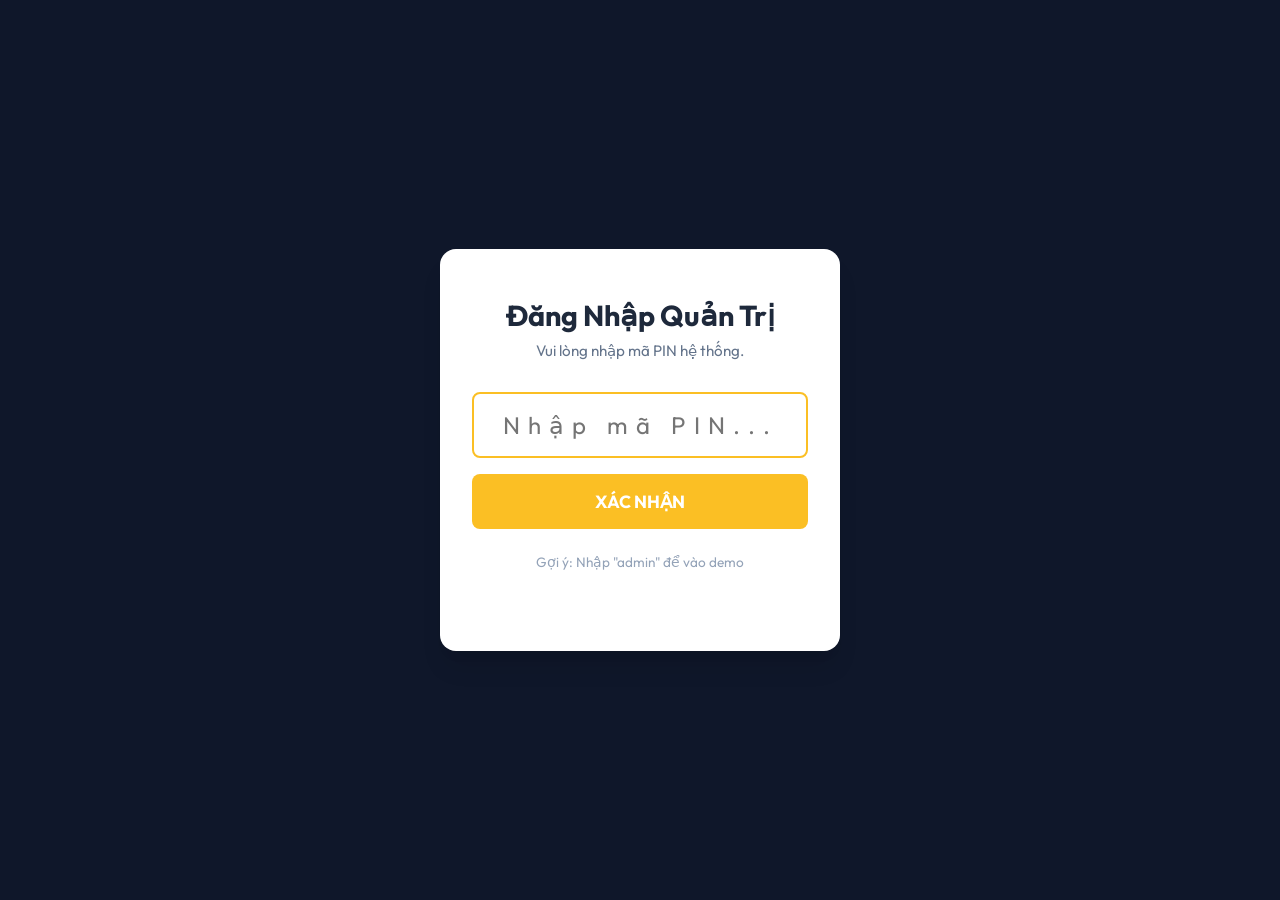
==== admin.html @ 2378f904 "Add files via upload" ====
<!DOCTYPE html>
<html lang="vi">

<head>
    <meta charset="UTF-8">
    <meta name="viewport" content="width=device-width, initial-scale=1.0">
    <title>Admin Dashboard - TeaNgon</title>
    <!-- Google Fonts -->
    <link href="https://fonts.googleapis.com/css2?family=Outfit:wght@400;500;600;700;800&display=swap" rel="stylesheet">
    <style>
        :root {
            --primary: #fbbf24;
            --primary-dark: #f59e0b;
            --background: #f1f5f9;
            --surface: #ffffff;
            --text-main: #1e293b;
            --text-muted: #64748b;
            --border: #e2e8f0;
            --sidebar-bg: #0f172a;
            --sidebar-active: #1e293b;
        }

        * {
            box-sizing: border-box;
            margin: 0;
            padding: 0;
            font-family: 'Outfit', sans-serif;
        }

        html,
        body {
            overflow-x: hidden;
            max-width: 100vw;
        }

        body {
            background: var(--background);
            color: var(--text-main);
            display: flex;
            min-height: 100vh;
        }

        /* Admin Login Overlay */
        #adminLoginOverlay {
            position: fixed;
            top: 0;
            left: 0;
            width: 100%;
            height: 100%;
            background: var(--sidebar-bg);
            /* Dark background */
            z-index: 99999;
            display: flex;
            justify-content: center;
            align-items: center;
            backdrop-filter: blur(10px);
        }

        .login-box {
            background: var(--surface);
            padding: 3rem 2rem;
            border-radius: 16px;
            text-align: center;
            max-width: 400px;
            width: 90%;
            box-shadow: 0 20px 25px -5px rgba(0, 0, 0, 0.1), 0 10px 10px -5px rgba(0, 0, 0, 0.04);
        }

        .login-box h2 {
            margin-bottom: 0.5rem;
            color: var(--text-main);
            font-size: 1.8rem;
        }

        .login-box p {
            color: var(--text-muted);
            margin-bottom: 2rem;
            font-size: 0.95rem;
        }

        .pin-input {
            width: 100%;
            padding: 1rem;
            border: 2px solid var(--border);
            border-radius: 8px;
            margin-bottom: 1rem;
            text-align: center;
            font-size: 1.5rem;
            letter-spacing: 0.5rem;
            outline: none;
            transition: border-color 0.2s;
        }

        .pin-input:focus {
            border-color: var(--primary);
        }

        .login-btn-submit {
            width: 100%;
            padding: 1rem;
            background: var(--primary);
            color: white;
            border: none;
            border-radius: 8px;
            font-weight: 700;
            font-size: 1.1rem;
            cursor: pointer;
            transition: all 0.2s;
        }

        .login-btn-submit:hover {
            background: var(--primary-dark);
            transform: translateY(-2px);
        }

        .login-error-msg {
            color: #ef4444;
            margin-top: 1rem;
            display: none;
            font-weight: 500;
            font-size: 0.9rem;
            animation: shake 0.4s ease-in-out;
        }

        @keyframes shake {

            0%,
            100% {
                transform: translateX(0);
            }

            25% {
                transform: translateX(-5px);
            }

            75% {
                transform: translateX(5px);
            }
        }

        /* Sidebar */
        .sidebar {
            width: 260px;
            background: var(--sidebar-bg);
            color: white;
            display: flex;
            flex-direction: column;
            position: fixed;
            top: 0;
            bottom: 0;
            left: 0;
            z-index: 100;
        }

        .sidebar-header {
            padding: 1.5rem;
            display: flex;
            align-items: center;
            gap: 0.8rem;
            border-bottom: 1px solid rgba(255, 255, 255, 0.1);
        }

        .sidebar-header img {
            width: 35px;
            height: 35px;
        }

        .sidebar-header h2 {
            font-size: 1.5rem;
            font-weight: 800;
            letter-spacing: 0.5px;
        }

        .sidebar-header span {
            color: var(--primary);
        }

        .nav-menu {
            padding: 1rem 0;
            list-style: none;
            flex: 1;
        }

        .nav-item {
            padding: 1rem 1.5rem;
            display: flex;
            align-items: center;
            gap: 1rem;
            color: #cbd5e1;
            text-decoration: none;
            cursor: pointer;
            transition: all 0.2s;
            border-left: 4px solid transparent;
            font-weight: 500;
        }

        .nav-item:hover,
        .nav-item.active {
            background: var(--sidebar-active);
            color: white;
            border-left-color: var(--primary);
        }

        .nav-item svg {
            width: 20px;
            height: 20px;
        }

        .order-badge {
            background-color: #ef4444;
            color: white;
            font-size: 0.75rem;
            font-weight: 700;
            padding: 0.1rem 0.4rem;
            border-radius: 999px;
            margin-left: auto;
            /* Push to the right */
            display: none;
            /* Hidden by default */
        }

        .sidebar-footer {
            padding: 1.5rem;
            border-top: 1px solid rgba(255, 255, 255, 0.1);
        }

        .sidebar-footer a {
            color: #cbd5e1;
            text-decoration: none;
            display: flex;
            align-items: center;
            gap: 0.5rem;
            font-size: 0.9rem;
            transition: color 0.2s;
        }

        .sidebar-footer a:hover {
            color: var(--primary);
        }

        /* Main Content */
        .main-content {
            flex: 1;
            margin-left: 260px;
            padding: 2rem;
            max-width: 1200px;
        }

        .top-bar {
            display: flex;
            justify-content: space-between;
            align-items: center;
            margin-bottom: 2rem;
            gap: 1rem;
        }

        .top-bar-left {
            display: flex;
            align-items: center;
            gap: 1rem;
        }

        .top-bar h1 {
            font-size: 1.8rem;
            color: #0f172a;
        }

        .sidebar-toggle {
            display: none;
            background: none;
            border: none;
            cursor: pointer;
            padding: 0.5rem;
            border-radius: 6px;
            color: var(--text-main);
        }

        .sidebar-toggle:hover {
            background: #e2e8f0;
        }

        /* Mobile Sidebar Overlay */
        .sidebar-overlay {
            display: none;
            position: fixed;
            top: 0;
            left: 0;
            right: 0;
            bottom: 0;
            background: rgba(15, 23, 42, 0.5);
            z-index: 90;
            backdrop-filter: blur(4px);
        }

        .sidebar-overlay.active {
            display: block;
        }

        /* Responsive */
        @media (max-width: 992px) {
            .sidebar {
                transform: translateX(-100%);
                transition: transform 0.3s ease;
            }

            .sidebar.show {
                transform: translateX(0);
            }

            .main-content {
                margin-left: 0;
                width: 100%;
            }

            .sidebar-toggle {
                display: block;
            }
        }

        .tab-content {
            display: none;
            animation: fadeIn 0.3s ease;
        }

        .tab-content.active {
            display: block;
        }

        @keyframes fadeIn {
            from {
                opacity: 0;
                transform: translateY(10px);
            }

            to {
                opacity: 1;
                transform: translateY(0);
            }
        }

        /* Card Styles */
        .card {
            background: var(--surface);
            border-radius: 12px;
            padding: 2rem;
            box-shadow: 0 4px 6px rgba(0, 0, 0, 0.05);
            margin-bottom: 2rem;
            border: 1px solid var(--border);
        }

        .card-header {
            display: flex;
            justify-content: space-between;
            align-items: center;
            margin-bottom: 1.5rem;
            padding-bottom: 1rem;
            border-bottom: 1px solid var(--border);
        }

        .card-header h2 {
            font-size: 1.3rem;
            color: var(--text-main);
        }

        /* Tables */
        .table-responsive {
            overflow-x: auto;
        }

        table {
            width: 100%;
            border-collapse: collapse;
        }

        th,
        td {
            padding: 1rem;
            text-align: left;
            border-bottom: 1px solid var(--border);
        }

        th {
            background: #f8fafc;
            color: var(--text-muted);
            font-weight: 600;
            font-size: 0.85rem;
            text-transform: uppercase;
            letter-spacing: 0.5px;
        }

        td {
            color: var(--text-main);
            vertical-align: middle;
        }

        .product-cell {
            display: flex;
            align-items: center;
            gap: 1rem;
        }

        .product-cell img {
            width: 50px;
            height: 50px;
            border-radius: 8px;
            object-fit: cover;
            background: #e2e8f0;
        }

        .status-badge {
            padding: 0.3rem 0.8rem;
            border-radius: 999px;
            font-size: 0.85rem;
            font-weight: 600;
        }

        .status-pending {
            background: #fef3c7;
            color: #d97706;
        }

        .status-completed {
            background: #d1fae5;
            color: #059669;
        }

        /* Buttons & Forms */
        .btn {
            padding: 0.6rem 1.2rem;
            border: none;
            border-radius: 6px;
            font-weight: 600;
            cursor: pointer;
            transition: all 0.2s;
            display: inline-flex;
            align-items: center;
            justify-content: center;
            gap: 0.5rem;
            font-size: 0.95rem;
        }

        .btn-primary {
            background: var(--primary);
            color: #000;
        }

        .btn-primary:hover {
            background: var(--primary-dark);
            transform: translateY(-1px);
        }

        .btn-success {
            background: #10b981;
            color: white;
        }

        .btn-success:hover {
            background: #059669;
        }

        .btn-danger {
            background: #fee2e2;
            color: #ef4444;
        }

        .btn-danger:hover {
            background: #fecaca;
        }

        .btn-outline {
            background: transparent;
            border: 1px solid var(--border);
            color: var(--text-main);
        }

        .btn-outline:hover {
            background: #f8fafc;
        }

        .form-group {
            margin-bottom: 1.2rem;
        }

        .form-group label {
            display: block;
            margin-bottom: 0.5rem;
            font-weight: 600;
            font-size: 0.9rem;
            color: var(--text-muted);
        }

        .form-group input,
        .form-group textarea,
        .form-group select {
            width: 100%;
            padding: 0.75rem;
            border: 1px solid var(--border);
            border-radius: 6px;
            outline: none;
            transition: border-color 0.2s;
            font-family: inherit;
            font-size: 0.95rem;
        }

        .form-group input:focus,
        .form-group textarea:focus,
        .form-group select:focus {
            border-color: var(--primary);
            box-shadow: 0 0 0 3px rgba(251, 191, 36, 0.1);
        }

        /* Existing Banner Styles */
        .banner-item {
            display: flex;
            gap: 1.5rem;
            padding: 1.5rem;
            border: 1px solid var(--border);
            border-radius: 8px;
            background: #f8fafc;
            align-items: flex-start;
            margin-bottom: 1rem;
        }

        .banner-img-preview {
            width: 150px;
            height: 80px;
            object-fit: cover;
            border-radius: 6px;
            background: #cbd5e1;
        }

        .banner-info {
            flex: 1;
        }

        .banner-info input {
            width: 100%;
            padding: 0.5rem;
            margin-bottom: 0.5rem;
            border: 1px solid var(--border);
            border-radius: 4px;
        }

        .banner-actions {
            display: flex;
            gap: 0.5rem;
            margin-top: 1rem;
        }

        /* Toast */
        #toast {
            position: fixed;
            bottom: 20px;
            right: 20px;
            background: #10b981;
            color: white;
            padding: 1rem 2rem;
            border-radius: 8px;
            box-shadow: 0 4px 6px rgba(0, 0, 0, 0.1);
            transform: translateY(150%);
            transition: transform 0.3s cubic-bezier(0.68, -0.55, 0.265, 1.55);
            z-index: 1000;
            font-weight: 600;
        }

        #toast.show {
            transform: translateY(0);
        }

        #toast.error {
            background: #ef4444;
        }

        .loading-text {
            text-align: center;
            color: var(--text-muted);
            padding: 2rem;
        }

        /* Dialog/Modal */
        .modal {
            display: none;
            position: fixed;
            top: 0;
            left: 0;
            right: 0;
            bottom: 0;
            background: rgba(15, 23, 42, 0.5);
            z-index: 1000;
            align-items: center;
            justify-content: center;
            backdrop-filter: blur(4px);
        }

        .modal.active {
            display: flex;
            animation: fadeIn 0.2s ease;
        }

        .modal-content {
            background: white;
            border-radius: 12px;
            width: 100%;
            max-width: 500px;
            padding: 2rem;
            box-shadow: 0 20px 25px -5px rgba(0, 0, 0, 0.1), 0 10px 10px -5px rgba(0, 0, 0, 0.04);
            max-height: 90vh;
            overflow-y: auto;
        }

        .img-upload-wrapper {
            border: 2px dashed var(--border);
            padding: 1.5rem;
            text-align: center;
            border-radius: 8px;
            cursor: pointer;
            transition: all 0.2s;
            background: #f8fafc;
            margin-bottom: 0.5rem;
        }

        .img-upload-wrapper:hover {
            border-color: var(--primary);
            background: #fffbeb;
        }

        .img-preview-box {
            width: 100%;
            height: 150px;
            object-fit: cover;
            border-radius: 8px;
            margin-top: 1rem;
            display: none;
        }
    </style>
</head>

<body>
    <!-- Admin Passcode Overlay -->
    <div id="adminLoginOverlay">
        <div class="login-box">
            <h2>Đăng Nhập Quản Trị</h2>
            <p>Vui lòng nhập mã PIN hệ thống.</p>
            <input type="password" id="adminPin" class="pin-input" placeholder="Nhập mã PIN..." autocomplete="off"
                autofocus>
            <button type="button" class="login-btn-submit" onclick="checkAdminPin(event)"
                ontouchstart="checkAdminPin(event)">XÁC NHẬN</button>
            <p id="adminLoginError" class="login-error-msg">Mã PIN không đúng, thử lại!</p>
            <p style="margin-top: 1.5rem; font-size: 0.85rem; color: #94a3b8;">Gợi ý: Nhập "admin" để vào demo</p>
        </div>
    </div>

    <!-- Sidebar Overlay for Mobile -->
    <div class="sidebar-overlay" id="sidebarOverlay" onclick="toggleSidebar()"></div>

    <!-- Sidebar -->
    <aside class="sidebar">
        <div class="sidebar-header">
            <img src="https://img.icons8.com/?size=100&id=uTj4mX8T3wB4&format=png&color=FBBF24" alt="Logo">
            <h2><span>Tea</span>ngon</h2>
        </div>

        <div style="padding: 0 1.5rem 1rem 1.5rem;">
            <a href="index.html" target="_blank" class="btn btn-outline"
                style="width: 100%; display: flex; justify-content: center; gap: 0.5rem; background: #334155; color: white; border-color: #475569;">
                <svg fill="none" stroke="currentColor" viewBox="0 0 24 24" width="18" height="18">
                    <path stroke-linecap="round" stroke-linejoin="round" stroke-width="2"
                        d="M3 12l2-2m0 0l7-7 7 7M5 10v10a1 1 0 001 1h3m10-11l2 2m-2-2v10a1 1 0 01-1 1h-3m-6 0a1 1 0 001-1v-4a1 1 0 011-1h2a1 1 0 011 1v4a1 1 0 001 1m-6 0h6">
                    </path>
                </svg>
                Xem Trang Chủ
            </a>
        </div>

        <ul class="nav-menu">
            <li class="nav-item active" onclick="switchTab('orders', this)">
                <svg fill="none" stroke="currentColor" viewBox="0 0 24 24">
                    <path stroke-linecap="round" stroke-linejoin="round" stroke-width="2"
                        d="M16 11V7a4 4 0 00-8 0v4M5 9h14l1 12H4L5 9z"></path>
                </svg>
                Đơn Hàng Mới
                <span id="unreadOrderCount" class="order-badge">0</span>
            </li>
            <li class="nav-item" onclick="switchTab('menu', this)">
                <svg fill="none" stroke="currentColor" viewBox="0 0 24 24">
                    <path stroke-linecap="round" stroke-linejoin="round" stroke-width="2"
                        d="M4 6a2 2 0 012-2h2a2 2 0 012 2v2a2 2 0 01-2 2H6a2 2 0 01-2-2V6zM14 6a2 2 0 012-2h2a2 2 0 012 2v2a2 2 0 01-2 2h-2a2 2 0 01-2-2V6zM4 16a2 2 0 012-2h2a2 2 0 012 2v2a2 2 0 01-2 2H6a2 2 0 01-2-2v-2zM14 16a2 2 0 012-2h2a2 2 0 012 2v2a2 2 0 01-2 2h-2a2 2 0 01-2-2v-2z">
                    </path>
                </svg>
                Quản Lý Thực Đơn
            </li>
            <li class="nav-item" onclick="switchTab('banners', this)">
                <svg fill="none" stroke="currentColor" viewBox="0 0 24 24">
                    <path stroke-linecap="round" stroke-linejoin="round" stroke-width="2"
                        d="M4 16l4.586-4.586a2 2 0 012.828 0L16 16m-2-2l1.586-1.586a2 2 0 012.828 0L20 14m-6-6h.01M6 20h12a2 2 0 002-2V6a2 2 0 00-2-2H6a2 2 0 00-2-2v12a2 2 0 002 2z">
                    </path>
                </svg>
                Quản Lý Banners
            </li>
            <li class="nav-item" onclick="switchTab('customers', this)">
                <svg viewBox="0 0 24 24" fill="none" stroke="currentColor" stroke-width="2" stroke-linecap="round"
                    stroke-linejoin="round">
                    <path d="M17 21v-2a4 4 0 0 0-4-4H5a4 4 0 0 0-4 4v2"></path>
                    <circle cx="9" cy="7" r="4"></circle>
                    <path d="M23 21v-2a4 4 0 0 0-3-3.87"></path>
                    <path d="M16 3.13a4 4 0 0 1 0 7.75"></path>
                </svg>
                Khách Hàng
            </li>
            <li class="nav-item" onclick="switchTab('discounts', this)">
                <svg viewBox="0 0 24 24" fill="none" stroke="currentColor" stroke-width="2" stroke-linecap="round"
                    stroke-linejoin="round">
                    <path d="M20.59 13.41l-7.17 7.17a2 2 0 01-2.83 0L2 12V2h10l8.59 8.59a2 2 0 010 2.82z"></path>
                    <line x1="7" y1="7" x2="7.01" y2="7"></line>
                </svg>
                Tạo Mã Giảm Giá
            </li>
            <li class="nav-item" onclick="switchTab('stats', this)">
                <svg viewBox="0 0 24 24" fill="none" stroke="currentColor" stroke-width="2" stroke-linecap="round"
                    stroke-linejoin="round">
                    <line x1="18" y1="20" x2="18" y2="10"></line>
                    <line x1="12" y1="20" x2="12" y2="4"></line>
                    <line x1="6" y1="20" x2="6" y2="14"></line>
                </svg>
                Thống Kê Hôm Nay
            </li>
        </ul>

        <div class="sidebar-footer">
            <a href="index.html" target="_blank">
                <svg fill="none" stroke="currentColor" viewBox="0 0 24 24" width="18" height="18">
                    <path stroke-linecap="round" stroke-linejoin="round" stroke-width="2"
                        d="M10 6H6a2 2 0 00-2 2v10a2 2 0 002 2h10a2 2 0 002-2v-4M14 4h6m0 0v6m0-6L10 14"></path>
                </svg>
                Xem Trang Web
            </a>
        </div>
    </aside>

    <!-- Main Content -->
    <main class="main-content">
        <!-- Global Navigation Bar for Admin -->
        <nav class="navbar"
            style="position: sticky; top: 0; z-index: 1000; margin-bottom: 2rem; background-color: #fdf8f5; box-shadow: 0 4px 6px -1px rgba(0, 0, 0, 0.1);">
            <div class="nav-container"
                style="display: flex; justify-content: space-between; align-items: center; padding: 1rem 2rem;">
                <!-- Left side: Mobile Sidebar Toggle + Page Title (changes dynamically or stays generic) -->
                <div style="display: flex; align-items: center; gap: 1rem;">
                    <button class="sidebar-toggle" onclick="toggleSidebar()"
                        style="display: block; background: none; border: none; cursor: pointer; padding: 0.5rem; color: #1e293b;">
                        <svg width="24" height="24" viewBox="0 0 24 24" fill="none" stroke="currentColor"
                            stroke-width="2">
                            <line x1="3" y1="12" x2="21" y2="12"></line>
                            <line x1="3" y1="6" x2="21" y2="6"></line>
                            <line x1="3" y1="18" x2="21" y2="18"></line>
                        </svg>
                    </button>
                    <!-- Logo for mobile mainly -->
                    <a href="index.html" class="logo"
                        style="display: flex; align-items: center; gap: 0.5rem; text-decoration: none; font-size: 1.5rem; font-weight: 800; color: #451a03;">
                        <img src="https://img.icons8.com/?size=100&id=uTj4mX8T3wB4&format=png&color=FBBF24" alt="Leaf"
                            style="width: 35px; height: 35px;">
                        <span><span style="color: #fbbf24;">Tea</span>ngon</span>
                    </a>
                </div>

                <!-- Right side: Global Nav Links -->
                <ul class="nav-links"
                    style="list-style: none; display: flex; gap: 1.5rem; margin: 0; align-items: center;">
                    <li><a href="index.html"
                            style="color: #78350f; text-decoration: none; font-weight: 600; font-size: 0.95rem;">TRANG
                            CHỦ</a></li>
                    <li><a href="order.html"
                            style="color: #78350f; text-decoration: none; font-weight: 600; font-size: 0.95rem;">ĐẶT
                            MÓN</a></li>
                    <li style="display: flex; align-items: center; gap: 0.5rem; margin-left: 1rem;">
                        <span style="color: #ef4444; font-weight: 800;">ADMIN</span>
                    </li>
                </ul>
            </div>
        </nav>

        <!-- TAB: ORDERS -->
        <section id="tab-orders" class="tab-content active">
            <h1 style="font-size: 1.8rem; color: #0f172a; margin-bottom: 1.5rem;">Đơn Hàng Mới</h1>

            <div class="card">
                <div class="card-header">
                    <h2>Danh Sách Đơn Cần Xử Lý</h2>
                </div>
                <div class="table-responsive">
                    <table>
                        <thead>
                            <tr>
                                <th>Thời Gian</th>
                                <th>Khách Hàng (SĐT)</th>
                                <th>Chi Tiết Món</th>
                                <th>Tổng Tiền</th>
                                <th>Trạng Thái</th>
                                <th>Hành Động</th>
                            </tr>
                        </thead>
                        <tbody id="ordersTableBody">
                            <tr>
                                <td colspan="6" class="loading-text">Đang tải dữ liệu đơn hàng...</td>
                            </tr>
                        </tbody>
                    </table>
                </div>
            </div>
        </section>

        <!-- TAB: MENU MANAGEMENT -->
        <section id="tab-menu" class="tab-content">
            <div style="display: flex; justify-content: space-between; align-items: center; margin-bottom: 1.5rem;">
                <h1 style="font-size: 1.8rem; color: #0f172a;">Quản Lý Thực Đơn</h1>
                <button class="btn btn-primary" onclick="openProductModal()">+ Thêm Món Mới</button>
            </div>

            <div class="card">
                <div class="card-header">
                    <h2>Danh Sách Sản Phẩm</h2>
                </div>
                <div class="table-responsive">
                    <table>
                        <thead>
                            <tr>
                                <th>Sản Phẩm</th>
                                <th>Danh Mục</th>
                                <th>Giá Bán</th>
                                <th style="text-align: right;">Thao Tác</th>
                            </tr>
                        </thead>
                        <tbody id="productsTableBody">
                            <tr>
                                <td colspan="4" class="loading-text">Đang tải dữ liệu thực đơn...</td>
                            </tr>
                        </tbody>
                    </table>
                </div>
            </div>
        </section>

        <!-- TAB: BANNERS (Pre-existing code logic wrapped in this section) -->
        <section id="tab-banners" class="tab-content">
            <h1 style="font-size: 1.8rem; color: #0f172a; margin-bottom: 1.5rem;">Quản Lý Banners (Vòng Quay)</h1>

            <div class="card">
                <div class="card-header">
                    <h2>Thêm Banner Mới</h2>
                </div>
                <form id="addBannerForm">
                    <div class="form-group">
                        <div
                            style="display: flex; justify-content: space-between; align-items: center; margin-bottom: 0.5rem; font-weight: 600; font-size: 0.9rem;">
                            <span>Link Ảnh (URL)</span>
                            <label class="btn btn-outline"
                                style="padding: 0.2rem 0.8rem; font-size: 0.8rem; cursor: pointer;">
                                Tải Ảnh Lên (Auto nén Base64)
                                <input type="file" id="imageUpload" accept="image/*" style="display: none;">
                            </label>
                        </div>
                        <input type="text" id="newImgUrl" placeholder="Link ảnh sẽ tự tạo sau khi tải lên..." required>
                    </div>
                    <div class="form-group">
                        <label>Tiêu đề (Headline)</label>
                        <input type="text" id="newHeadline" placeholder="Ví dụ: DỊCH VỤ SET-UP" required>
                    </div>
                    <div class="form-group">
                        <label>Mô tả (Sub-headline)</label>
                        <textarea id="newSubheadline" rows="2" placeholder="Nhập mô tả..." required></textarea>
                    </div>
                    <div class="form-group">
                        <label>Chữ trên Nút bấm</label>
                        <input type="text" id="newBtnText" placeholder="Ví dụ: Xem Chi Tiết" required>
                    </div>
                    <button type="submit" class="btn btn-outline" style="width: 100%;">+ THÊM VÀO DANH SÁCH</button>
                </form>
            </div>

            <div class="card">
                <div class="card-header">
                    <h2>Danh Sách Banner Đang Chạy</h2>
                    <button id="saveAllBtn" class="btn btn-success" style="display: none;">LƯU TẤT CẢ THAY ĐỔI</button>
                </div>
                <div id="loading" class="loading-text">Đang tải dữ liệu banners...</div>
                <div id="bannerList" class="banner-list" style="display: none;">
                    <!-- Banner items injected here -->
                </div>
            </div>
        </section>

        <!-- TAB: KHÁCH HÀNG -->
        <section id="tab-customers" class="tab-content">
            <h1 style="font-size: 1.8rem; color: #0f172a; margin-bottom: 1.5rem;">Khách Hàng</h1>

            <div class="card">
                <div class="card-header">
                    <h2>Danh Sách Khách Đã Đăng Ký</h2>
                </div>
                <div class="table-responsive">
                    <table>
                        <thead>
                            <tr>
                                <th>Thông tin Khách</th>
                                <th>SĐT / Email</th>
                                <th style="text-align: right;">Điểm Tích Lũy</th>
                            </tr>
                        </thead>
                        <tbody id="customersTableBody">
                            <tr>
                                <td colspan="3" class="loading-text">Đang tải dữ liệu hội viên...</td>
                            </tr>
                        </tbody>
                    </table>
                </div>
            </div>
        </section>

        <!-- TAB: DISCOUNT CODES -->
        <section id="tab-discounts" class="tab-content">
            <h1 style="font-size: 1.8rem; color: #0f172a; margin-bottom: 1.5rem;">🏷️ Tạo Mã Giảm Giá</h1>

            <div class="card" style="margin-bottom: 1.5rem;">
                <div class="card-header">
                    <h2>Tạo Mã Mới (Có Giá Trị Trong Ngày)</h2>
                </div>
                <div style="padding: 1.5rem; display: grid; grid-template-columns: 1fr 1fr; gap: 1rem;">
                    <div class="form-group">
                        <label>Loại Giảm Giá</label>
                        <select id="dcType" onchange="updateDcValueLabel()"
                            style="width:100%; padding:0.75rem; border:1px solid #e2e8f0; border-radius:8px; font-family:inherit; font-size:0.95rem;">
                            <option value="fixed">💵 Số Tiền Cố Định (VNĐ)</option>
                            <option value="percent">📉 Theo Phần Trăm (%)</option>
                        </select>
                    </div>
                    <div class="form-group">
                        <label id="dcValueLabel">Giá Trị Giảm (VNĐ)</label>
                        <input type="number" id="dcValue" placeholder="VD: 20000" style="width:100%">
                    </div>
                    <div class="form-group" id="dcMaxGroup" style="display:none;">
                        <label>Giảm Tối Đa (VNĐ) – tuỳ chọn</label>
                        <input type="number" id="dcMaxValue" placeholder="VD: 50000 (giới hạn giảm tối đa)"
                            style="width:100%">
                    </div>
                    <div class="form-group" id="dcQtyGroup">
                        <label>Số Lượng Mã Cần Tạo</label>
                        <input type="number" id="dcQty" placeholder="VD: 5" min="1" max="100" value="1"
                            style="width:100%">
                    </div>
                    <div class="form-group">
                        <label>Giới Hạn SĐT (tùy chọn – bỏ trống = mã chung)</label>
                        <input type="tel" id="dcPhone" placeholder="VD: 0912345678 (hoặc bỏ trống)" style="width:100%">
                    </div>
                    <div class="form-group">
                        <label>Ghi Chú (tùy chọn)</label>
                        <input type="text" id="dcLabel" placeholder="VD: Khuyến mãi T3, Black Friday..."
                            style="width:100%">
                    </div>
                    <div class="form-group" style="display: flex; align-items: flex-end; grid-column: span 2;">
                        <button onclick="generateDiscountCode()" class="btn btn-primary"
                            style="width: 100%; padding: 0.8rem; font-size: 1rem;">✨ Tạo Mã Ngay</button>
                    </div>
                </div>
                <div id="dcCreateMsg" style="padding: 0 1.5rem 1rem; font-weight: 600; display: none;"></div>
            </div>

            <div class="card">
                <div class="card-header">
                    <h2>Danh Sách Mã Hôm Nay</h2>
                    <button class="btn btn-outline" onclick="loadDiscountCodes()" style="font-size: 0.85rem;">🔄 Tải
                        Lại</button>
                </div>
                <div class="table-responsive">
                    <table>
                        <thead>
                            <tr>
                                <th>Mã Code</th>
                                <th>Ghi Chú</th>
                                <th>SĐT Gắn</th>
                                <th>Giảm</th>
                                <th>Hết Hạn</th>
                                <th>Trạng Thái</th>
                                <th>Xóa</th>
                            </tr>
                        </thead>
                        <tbody id="discountsTableBody">
                            <tr>
                                <td colspan="7" class="loading-text">Chọn tab để tải mã...</td>
                            </tr>
                        </tbody>
                    </table>
                </div>
            </div>
        </section>

        <!-- TAB: STATISTICS -->
        <section id="tab-stats" class="tab-content">
            <div
                style="display:flex; justify-content:space-between; align-items:center; margin-bottom:1.5rem; flex-wrap:wrap; gap:1rem;">
                <h1 style="font-size:1.8rem; color:#0f172a;">📊 Thống Kê Hôm Nay</h1>
                <div style="display:flex; gap:0.75rem; align-items:center;">
                    <input type="date" id="statsDatePicker"
                        style="padding:0.6rem 1rem; border:1px solid #e2e8f0; border-radius:8px; font-family:inherit; font-size:0.9rem; color:#1e293b;">
                    <button class="btn btn-primary" onclick="loadStats()" style="padding:0.6rem 1.2rem;">🔍 Xem</button>
                    <button class="btn btn-outline" onclick="printStats()" style="padding:0.6rem 1.2rem;">🖨️
                        In</button>
                </div>
            </div>

            <!-- KPI Cards -->
            <div style="display:grid; grid-template-columns: repeat(auto-fit, minmax(200px, 1fr)); gap:1.25rem; margin-bottom:1.5rem;"
                id="statsKpiGrid">
                <div class="card" style="text-align:center; padding:1.5rem;">
                    <div style="font-size:2rem; margin-bottom:0.5rem;">🛒</div>
                    <div style="font-size:2rem; font-weight:800; color:#0f172a;" id="statTotalOrders">–</div>
                    <div style="color:#64748b; font-size:0.9rem; margin-top:0.3rem;">Tổng Đơn Hàng</div>
                </div>
                <div class="card" style="text-align:center; padding:1.5rem;">
                    <div style="font-size:2rem; margin-bottom:0.5rem;">💰</div>
                    <div style="font-size:2rem; font-weight:800; color:#16a34a;" id="statRevenue">–</div>
                    <div style="color:#64748b; font-size:0.9rem; margin-top:0.3rem;">Doanh Thu (sau giảm)</div>
                </div>
                <div class="card" style="text-align:center; padding:1.5rem;">
                    <div style="font-size:2rem; margin-bottom:0.5rem;">🎫</div>
                    <div style="font-size:2rem; font-weight:800; color:#f59e0b;" id="statDiscountUsed">–</div>
                    <div style="color:#64748b; font-size:0.9rem; margin-top:0.3rem;">Mã Giảm Giá Đã Dùng</div>
                </div>
                <div class="card" style="text-align:center; padding:1.5rem;">
                    <div style="font-size:2rem; margin-bottom:0.5rem;">🔖</div>
                    <div style="font-size:2rem; font-weight:800; color:#6366f1;" id="statTotalDiscount">–</div>
                    <div style="color:#64748b; font-size:0.9rem; margin-top:0.3rem;">Tổng Tiền Đã Giảm</div>
                </div>
                <div class="card" style="text-align:center; padding:1.5rem;">
                    <div style="font-size:2rem; margin-bottom:0.5rem;">⭐</div>
                    <div style="font-size:2rem; font-weight:800; color:#0ea5e9;" id="statPoints">–</div>
                    <div style="color:#64748b; font-size:0.9rem; margin-top:0.3rem;">Điểm Đã Phát Ra</div>
                </div>
            </div>

            <div style="display:grid; grid-template-columns: 1fr 1fr; gap:1.25rem; margin-bottom:1.5rem;">
                <!-- Top Products -->
                <div class="card">
                    <div class="card-header">
                        <h2>🔥 Top Sản Phẩm Bán Chạy</h2>
                    </div>
                    <div style="padding:0.5rem;">
                        <table style="width:100%; border-collapse:collapse;">
                            <thead>
                                <tr style="background:#f8fafc;">
                                    <th style="padding:0.6rem 1rem; text-align:left; font-size:0.85rem; color:#64748b;">
                                        #</th>
                                    <th style="padding:0.6rem 1rem; text-align:left; font-size:0.85rem; color:#64748b;">
                                        Sản Phẩm</th>
                                    <th
                                        style="padding:0.6rem 1rem; text-align:right; font-size:0.85rem; color:#64748b;">
                                        SL</th>
                                    <th
                                        style="padding:0.6rem 1rem; text-align:right; font-size:0.85rem; color:#64748b;">
                                        Doanh Thu</th>
                                </tr>
                            </thead>
                            <tbody id="statsTopProducts">
                                <tr>
                                    <td colspan="4" style="padding:1rem; color:#94a3b8; text-align:center;">Chọn ngày và
                                        nhấn Xem</td>
                                </tr>
                            </tbody>
                        </table>
                    </div>
                </div>

                <!-- Order Status Breakdown -->
                <div class="card">
                    <div class="card-header">
                        <h2>📋 Trạng Thái Đơn Hàng</h2>
                    </div>
                    <div id="statsStatusBreakdown" style="padding:1.5rem;">
                        <p style="color:#94a3b8; text-align:center;">Chọn ngày và nhấn Xem</p>
                    </div>
                </div>
            </div>

            <!-- Full Order Table -->
            <div class="card">
                <div class="card-header">
                    <h2>📄 Danh Sách Đơn Trong Ngày</h2>
                </div>
                <div class="table-responsive">
                    <table>
                        <thead>
                            <tr>
                                <th>Giờ Đặt</th>
                                <th>Khách Hàng</th>
                                <th>Món Đã Đặt</th>
                                <th>Tạm Tính</th>
                                <th>Mã Giảm</th>
                                <th>Tổng Tiền</th>
                                <th>Trạng Thái</th>
                            </tr>
                        </thead>
                        <tbody id="statsOrdersBody">
                            <tr>
                                <td colspan="7" class="loading-text">Chọn ngày để xem đơn hàng</td>
                            </tr>
                        </tbody>
                    </table>
                </div>
            </div>
        </section>

    </main>

    <!-- Modal: Add/Edit Product -->
    <div class="modal" id="productModal">
        <div class="modal-content">
            <div class="card-header" style="margin-top: -1rem;">
                <h2 id="modalTitle">Thêm Món Mới</h2>
                <button class="btn btn-outline" style="border: none; padding: 0.5rem;"
                    onclick="closeProductModal()">✕</button>
            </div>

            <form id="productForm">
                <input type="hidden" id="prodId">

                <div class="form-group">
                    <label>Hình Ảnh Món (Gợi ý: Ảnh vuông)</label>
                    <label class="img-upload-wrapper">
                        <div>
                            <svg width="24" height="24" fill="none" stroke="currentColor" stroke-width="2"
                                viewBox="0 0 24 24">
                                <path
                                    d="M4 16l4.586-4.586a2 2 0 012.828 0L16 16m-2-2l1.586-1.586a2 2 0 012.828 0L20 14m-6-6h.01M6 20h12a2 2 0 002-2V6a2 2 0 00-2-2H6a2 2 0 00-2-2v12a2 2 0 002 2z">
                                </path>
                            </svg>
                        </div>
                        <span id="uploadText">Nhấn để Tải Ảnh Lên máy khách</span>
                        <input type="file" id="prodImageUpload" accept="image/*" style="display: none;">
                    </label>
                    <img id="prodImagePreview" class="img-preview-box">
                    <input type="hidden" id="prodImageUrl" required>
                </div>

                <div class="form-group">
                    <label>Tên Sản Phẩm / Tên Món</label>
                    <input type="text" id="prodName" placeholder="Ví dụ: Trà Sữa Trân Châu Hoàng Kim" required>
                </div>

                <div style="display: grid; grid-template-columns: 1fr 1fr; gap: 1rem;">
                    <div class="form-group">
                        <label>Giá Bán (VNĐ)</label>
                        <input type="number" id="prodPrice" placeholder="Ví dụ: 35000" min="0" required>
                    </div>
                    <div class="form-group">
                        <label>Thuộc Danh Mục</label>
                        <select id="prodCategory" required>
                            <option value="milktea">Trà Sữa Tuyệt Đỉnh</option>
                            <option value="combo">Combo Khuyến Mãi</option>
                            <option value="fruit">Trà Trái Cây Tươi</option>
                            <option value="topping">Topping Thêm</option>
                        </select>
                    </div>
                </div>

                <div style="display: flex; gap: 1rem; margin-top: 2rem;">
                    <button type="submit" class="btn btn-primary" style="flex: 1;" id="btnSaveProduct">LƯU SẢN
                        PHẨM</button>
                    <button type="button" class="btn btn-outline" style="flex: 1;"
                        onclick="closeProductModal()">HỦY</button>
                </div>
            </form>
        </div>
    </div>

    <!-- Toast Notification -->
    <div id="toast"></div>

    <!-- Floating New Order Notification -->
    <div id="newOrderNotification" class="new-order-toast">
        <div class="notif-icon">🔔</div>
        <div class="notif-content">
            <strong>CÓ ĐƠN ĐẶT HÀNG MỚI!</strong>
            <p id="newOrderText">Khách hàng vừa đặt món.</p>
        </div>
        <button class="notif-close"
            onclick="document.getElementById('newOrderNotification').classList.remove('active')">&times;</button>
    </div>

    <style>
        .new-order-toast {
            position: fixed;
            bottom: 30px;
            left: -400px;
            background: #fff;
            border-left: 5px solid #ef4444;
            padding: 1rem 1.5rem;
            border-radius: 8px;
            box-shadow: 0 10px 25px rgba(0, 0, 0, 0.2);
            display: flex;
            align-items: center;
            gap: 15px;
            z-index: 9999;
            transition: left 0.5s cubic-bezier(0.175, 0.885, 0.32, 1.275);
            max-width: 350px;
        }

        .new-order-toast.active {
            left: 30px;
        }

        .notif-icon {
            font-size: 1.8rem;
            animation: ring 1s infinite ease-in-out;
        }

        @keyframes ring {
            0% {
                transform: rotate(0);
            }

            10% {
                transform: rotate(15deg);
            }

            20% {
                transform: rotate(-10deg);
            }

            30% {
                transform: rotate(5deg);
            }

            40% {
                transform: rotate(-5deg);
            }

            50% {
                transform: rotate(0);
            }

            100% {
                transform: rotate(0);
            }
        }

        .notif-content strong {
            display: block;
            color: #ef4444;
            font-size: 1rem;
            margin-bottom: 3px;
        }

        .notif-content p {
            margin: 0;
            color: var(--text-muted);
            font-size: 0.9rem;
            line-height: 1.3;
        }

        .notif-close {
            background: none;
            border: none;
            font-size: 1.5rem;
            color: var(--text-muted);
            cursor: pointer;
            margin-left: auto;
            position: absolute;
            top: 5px;
            right: 10px;
        }
    </style>

    <script>
        function toggleSidebar() {
            const sidebar = document.querySelector('.sidebar');
            const overlay = document.getElementById('sidebarOverlay');
            sidebar.classList.toggle('show');
            overlay.classList.toggle('active');
        }

        function switchTab(tabId, element) {
            // Update active state in sidebar
            document.querySelectorAll('.nav-item').forEach(el => el.classList.remove('active'));
            element.classList.add('active');

            // Show corresponding content
            document.querySelectorAll('.tab-content').forEach(el => {
                el.classList.remove('active');
            });
            document.getElementById('tab-' + tabId).classList.add('active');

            // Auto-load data for specific tabs
            if (tabId === 'discounts' && typeof loadDiscountCodes === 'function') {
                loadDiscountCodes();
            }
            if (tabId === 'stats' && typeof loadStats === 'function') {
                loadStats();
            }

            // Close sidebar on mobile after clicking a tab
            if (window.innerWidth <= 992) {
                document.querySelector('.sidebar').classList.remove('show');
                document.getElementById('sidebarOverlay').classList.remove('active');
            }
        }

        // Modal Logic
        function openProductModal() {
            document.getElementById('productForm').reset();
            document.getElementById('prodId').value = '';
            document.getElementById('prodImagePreview').style.display = 'none';
            document.getElementById('modalTitle').textContent = 'Thêm Món Mới';
            document.getElementById('productModal').classList.add('active');
        }

        function closeProductModal() {
            document.getElementById('productModal').classList.remove('active');
        }
    </script>

    <!-- Import Main JS (which will handle Firebase logic for all 3 Tabs) -->
    <script type="module" src="admin.js"></script>
</body>

</html>
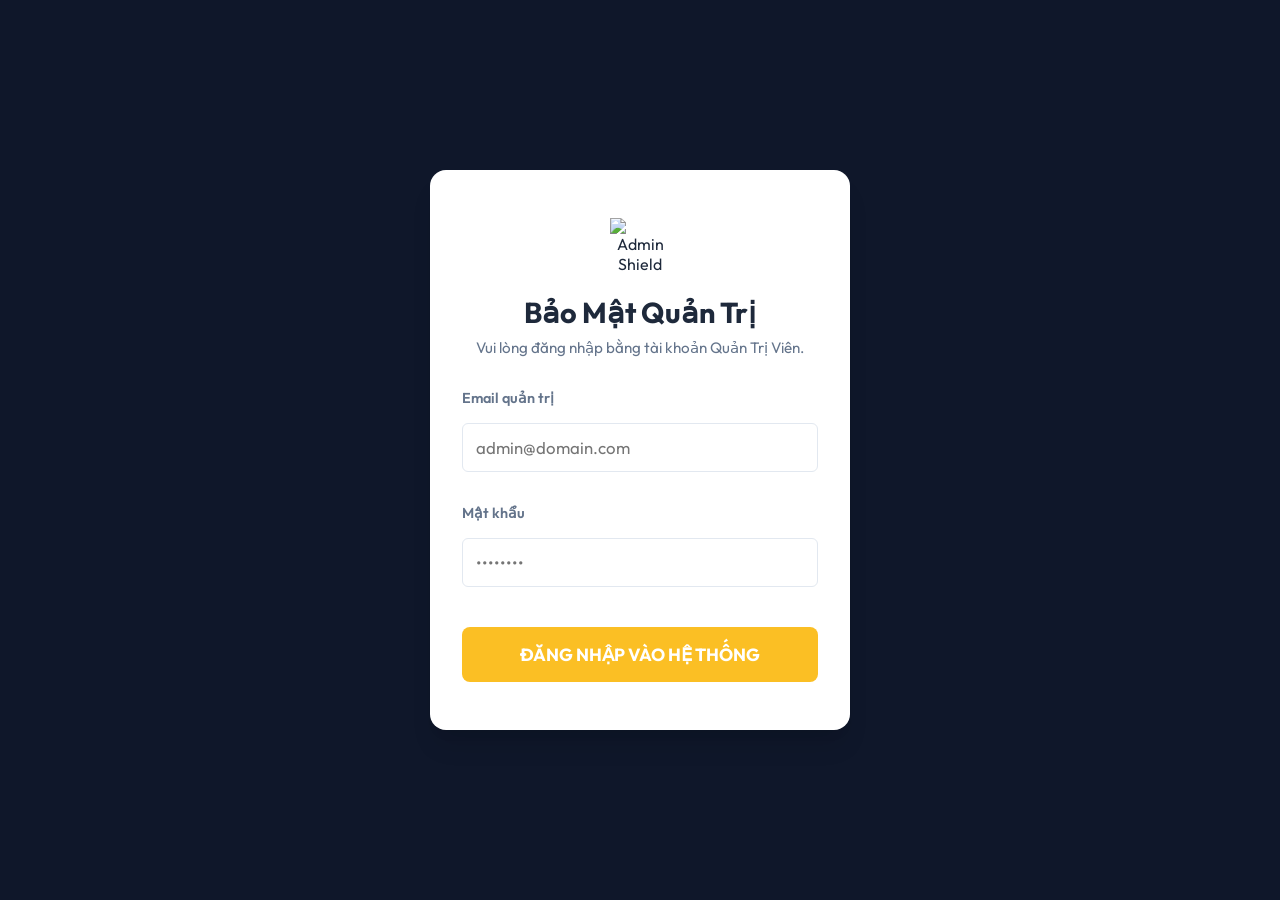
==== commit 305e485f: "Add files via upload" ====
--- a/admin.html
+++ b/admin.html
@@ -636,17 +636,39 @@
 </head>
 
 <body>
-    <!-- Admin Passcode Overlay -->
+    <!-- Admin Auth Overlay -->
     <div id="adminLoginOverlay">
-        <div class="login-box">
-            <h2>Đăng Nhập Quản Trị</h2>
-            <p>Vui lòng nhập mã PIN hệ thống.</p>
-            <input type="password" id="adminPin" class="pin-input" placeholder="Nhập mã PIN..." autocomplete="off"
-                autofocus>
-            <button type="button" class="login-btn-submit" onclick="checkAdminPin(event)"
-                ontouchstart="checkAdminPin(event)">XÁC NHẬN</button>
-            <p id="adminLoginError" class="login-error-msg">Mã PIN không đúng, thử lại!</p>
-            <p style="margin-top: 1.5rem; font-size: 0.85rem; color: #94a3b8;">Gợi ý: Nhập "admin" để vào demo</p>
+        <div class="login-box" style="max-width: 420px;">
+            <div style="display:flex;justify-content:center;margin-bottom:1rem;">
+                <img src="https://img.icons8.com/?size=100&id=113824&format=png&color=1e293b" width="60" height="60"
+                    alt="Admin Shield">
+            </div>
+            <h2>Bảo Mật Quản Trị</h2>
+            <p>Vui lòng đăng nhập bằng tài khoản Quản Trị Viên.</p>
+
+            <form id="adminLoginForm">
+                <div class="form-group" style="text-align: left; margin-bottom: 1rem;">
+                    <label style="font-size: 0.9rem; font-weight: 600; color: #64748b;">Email quản trị</label>
+                    <input type="email" id="adminEmail" class="pin-input"
+                        style="font-size: 1.05rem; letter-spacing: normal; text-align: left; margin-top: 0.5rem; padding: 0.8rem;"
+                        placeholder="admin@domain.com" required>
+                </div>
+                <div class="form-group" style="text-align: left; margin-bottom: 1.5rem;">
+                    <label style="font-size: 0.9rem; font-weight: 600; color: #64748b;">Mật khẩu</label>
+                    <input type="password" id="adminPassword" class="pin-input"
+                        style="font-size: 1.05rem; letter-spacing: normal; text-align: left; margin-top: 0.5rem; padding: 0.8rem;"
+                        placeholder="••••••••" required>
+                </div>
+                <button type="submit" class="login-btn-submit" id="btnAdminLogin">
+                    ĐĂNG NHẬP VÀO HỆ THỐNG
+                </button>
+            </form>
+
+            <p id="adminLoginError" class="login-error-msg">Email hoặc mật khẩu không đúng!</p>
+            <div id="adminLoginLoader" style="display:none; margin-top: 1.5rem;">
+                <div class="loader-circle" style="width:24px;height:24px;border-width:3px;margin: 0 auto;"></div>
+                <p style="margin-top:0.5rem; color:#64748b;">Đang xác thực...</p>
+            </div>
         </div>
     </div>
 
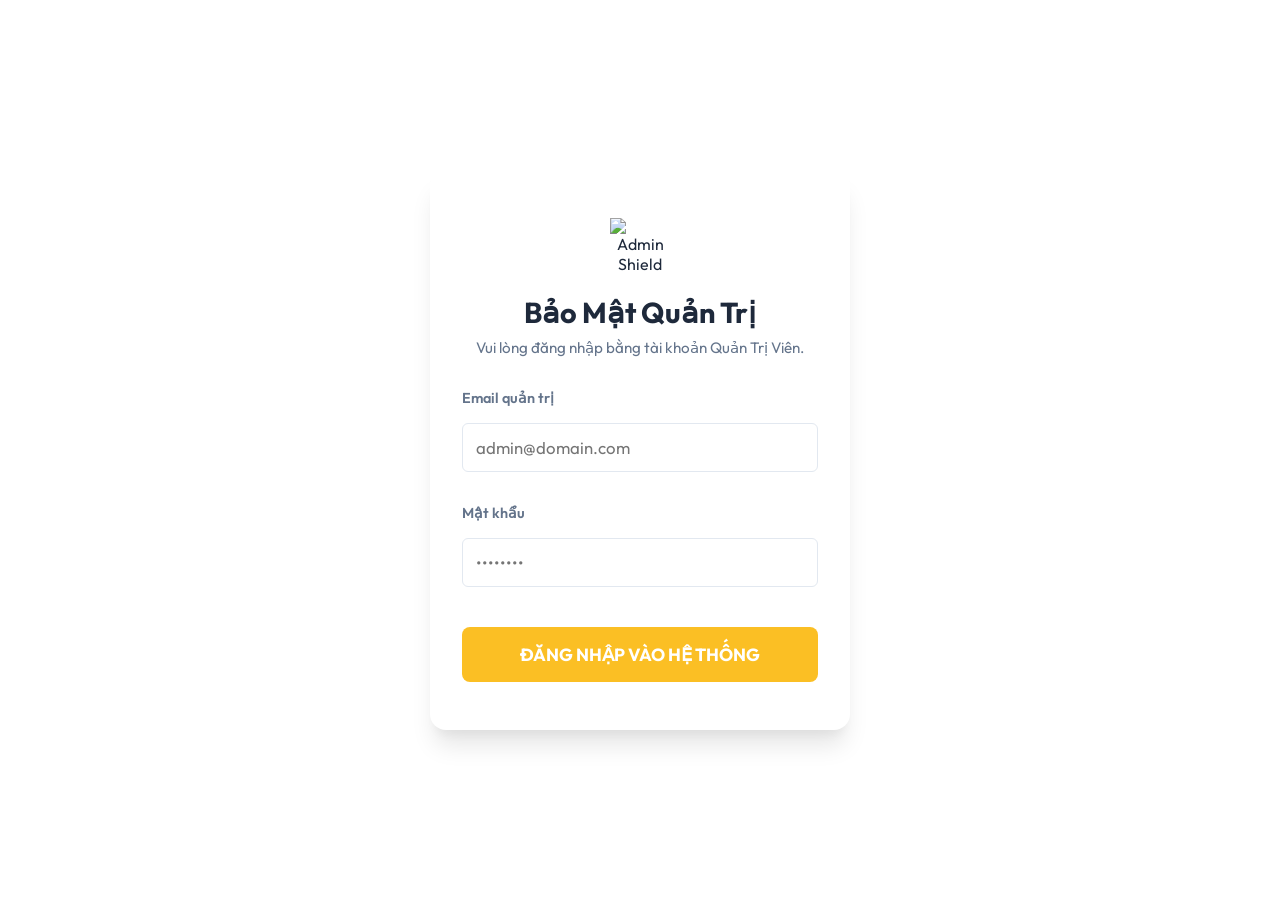
==== commit 988c84d9: "Add files via upload" ====
--- a/admin.html
+++ b/admin.html
@@ -4,7 +4,7 @@
 <head>
     <meta charset="UTF-8">
     <meta name="viewport" content="width=device-width, initial-scale=1.0">
-    <title>Admin Dashboard - TeaNgon</title>
+    <title>Admin Dashboard - TeaRus</title>
     <!-- Google Fonts -->
     <link href="https://fonts.googleapis.com/css2?family=Outfit:wght@400;500;600;700;800&display=swap" rel="stylesheet">
     <style>
@@ -16,8 +16,8 @@
             --text-main: #1e293b;
             --text-muted: #64748b;
             --border: #e2e8f0;
-            --sidebar-bg: #0f172a;
-            --sidebar-active: #1e293b;
+            --sidebar-bg: #ffffff;
+            --sidebar-active: #f1f5f9;
         }
 
         * {
@@ -142,7 +142,7 @@
         .sidebar {
             width: 260px;
             background: var(--sidebar-bg);
-            color: white;
+            color: var(--text-main);
             display: flex;
             flex-direction: column;
             position: fixed;
@@ -150,6 +150,7 @@
             bottom: 0;
             left: 0;
             z-index: 100;
+            border-right: 1px solid var(--border);
         }
 
         .sidebar-header {
@@ -186,7 +187,7 @@
             display: flex;
             align-items: center;
             gap: 1rem;
-            color: #cbd5e1;
+            color: var(--text-muted);
             text-decoration: none;
             cursor: pointer;
             transition: all 0.2s;
@@ -197,7 +198,7 @@
         .nav-item:hover,
         .nav-item.active {
             background: var(--sidebar-active);
-            color: white;
+            color: var(--text-main);
             border-left-color: var(--primary);
         }
 
@@ -225,7 +226,7 @@
         }
 
         .sidebar-footer a {
-            color: #cbd5e1;
+            color: var(--text-muted);
             text-decoration: none;
             display: flex;
             align-items: center;
@@ -677,14 +678,17 @@
 
     <!-- Sidebar -->
     <aside class="sidebar">
-        <div class="sidebar-header">
-            <img src="https://img.icons8.com/?size=100&id=uTj4mX8T3wB4&format=png&color=FBBF24" alt="Logo">
-            <h2><span>Tea</span>ngon</h2>
+        <div class="sidebar-header"
+            style="flex-direction: column; gap: 0.2rem; border-bottom: 1px solid var(--border); padding-bottom: 1.5rem;">
+            <img src="logo-searus.jpg" alt="TeaRus Logo"
+                style="height: 50px; width: auto; max-width: 150px; object-fit: contain;">
+            <span style="font-size: 1.5rem; font-weight: 800; color: #0f172a;"><span
+                    style="color: #0ea5e9;">Tea</span>Rus</span>
         </div>
 
-        <div style="padding: 0 1.5rem 1rem 1.5rem;">
+        <div style="padding: 1.5rem;">
             <a href="index.html" target="_blank" class="btn btn-outline"
-                style="width: 100%; display: flex; justify-content: center; gap: 0.5rem; background: #334155; color: white; border-color: #475569;">
+                style="width: 100%; display: flex; justify-content: center; gap: 0.5rem; background: #f1f5f9; color: #1e293b; border-color: #e2e8f0;">
                 <svg fill="none" stroke="currentColor" viewBox="0 0 24 24" width="18" height="18">
                     <path stroke-linecap="round" stroke-linejoin="round" stroke-width="2"
                         d="M3 12l2-2m0 0l7-7 7 7M5 10v10a1 1 0 001 1h3m10-11l2 2m-2-2v10a1 1 0 01-1 1h-3m-6 0a1 1 0 001-1v-4a1 1 0 011-1h2a1 1 0 011 1v4a1 1 0 001 1m-6 0h6">
@@ -779,10 +783,11 @@
                     </button>
                     <!-- Logo for mobile mainly -->
                     <a href="index.html" class="logo"
-                        style="display: flex; align-items: center; gap: 0.5rem; text-decoration: none; font-size: 1.5rem; font-weight: 800; color: #451a03;">
-                        <img src="https://img.icons8.com/?size=100&id=uTj4mX8T3wB4&format=png&color=FBBF24" alt="Leaf"
-                            style="width: 35px; height: 35px;">
-                        <span><span style="color: #fbbf24;">Tea</span>ngon</span>
+                        style="display: flex; align-items: center; gap: 0.5rem; text-decoration: none;">
+                        <img src="logo-searus.jpg" alt="TeaRus Logo"
+                            style="height: 45px; width: auto; max-width: 150px; object-fit: contain;">
+                        <span style="font-size: 1.5rem; font-weight: 800; color: #0f172a;"><span
+                                style="color: #0ea5e9;">Tea</span>Rus</span>
                     </a>
                 </div>
 
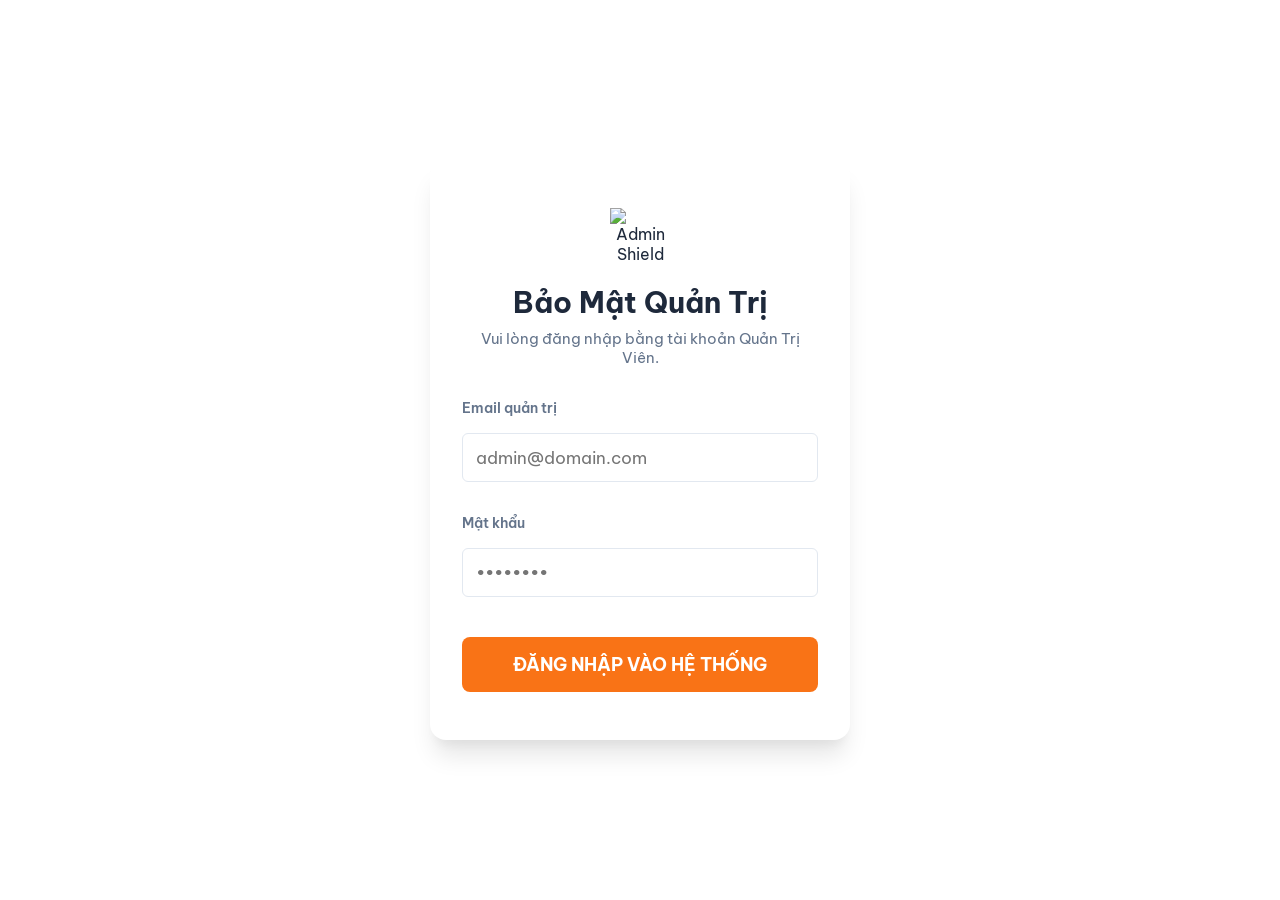
==== commit b0f50a8a: "Add files via upload" ====
--- a/admin.html
+++ b/admin.html
@@ -6,11 +6,12 @@
     <meta name="viewport" content="width=device-width, initial-scale=1.0">
     <title>Admin Dashboard - TeaRus</title>
     <!-- Google Fonts -->
-    <link href="https://fonts.googleapis.com/css2?family=Outfit:wght@400;500;600;700;800&display=swap" rel="stylesheet">
+    <link href="https://fonts.googleapis.com/css2?family=Be+Vietnam+Pro:wght@400;500;600;700;800&display=swap"
+        rel="stylesheet">
     <style>
         :root {
-            --primary: #fbbf24;
-            --primary-dark: #f59e0b;
+            --primary: #f97316;
+            --primary-dark: #ea580c;
             --background: #f1f5f9;
             --surface: #ffffff;
             --text-main: #1e293b;
@@ -24,7 +25,7 @@
             box-sizing: border-box;
             margin: 0;
             padding: 0;
-            font-family: 'Outfit', sans-serif;
+            font-family: 'Be Vietnam Pro', sans-serif;
         }
 
         html,
@@ -946,7 +947,30 @@
 
         <!-- TAB: DISCOUNT CODES -->
         <section id="tab-discounts" class="tab-content">
-            <h1 style="font-size: 1.8rem; color: #0f172a; margin-bottom: 1.5rem;">🏷️ Tạo Mã Giảm Giá</h1>
+            <h1 style="font-size: 1.8rem; color: #0f172a; margin-bottom: 1.5rem;">🏷️ Khuyến Mãi & Trọn Gói</h1>
+
+            <!-- NEW: Chatbot Code Config -->
+            <div
+                style="background: var(--surface); padding: 1.5rem; border-radius: 12px; margin-bottom: 1.5rem; border: 1px solid var(--border);">
+                <h3
+                    style="margin-bottom: 1rem; color: #1e3a8a; font-size: 1.1rem; border-bottom: 1px solid var(--border); padding-bottom: 0.5rem; display: flex; align-items: center; gap: 0.5rem;">
+                    <span>💬</span> Cấu Hình Mật Khẩu Khuyến Mãi (Chatbot Fanpage)
+                </h3>
+                <p style="font-size: 0.9rem; color: #64748b; margin-bottom: 1rem;">
+                    Khách hàng khi nhập mã này tại vòng quay sẽ được hệ thống tặng tự động 3 lượt quay miễn phí vào Tài
+                    khoản của họ. Bạn có thể tự do thay đổi mã này hàng ngày.
+                </p>
+                <div style="display: flex; gap: 1rem;">
+                    <input type="text" id="chatbotCodeInput" placeholder="VD: THUONG2LUOT"
+                        style="flex: 1; text-transform: uppercase;">
+                    <button class="btn btn-primary" id="btnSaveChatbotCode">Lưu Mã Cấu Hình</button>
+                </div>
+                <!-- Dynamic Status Display -->
+                <p id="currentChatbotCodeDisplay"
+                    style="margin-top: 1rem; font-size: 0.95rem; color: #059669; font-weight: 600; padding: 0.5rem; background: #ecfdf5; border-radius: 6px; display: inline-block;">
+                    Đang tải mã hiện tại...
+                </p>
+            </div>
 
             <div class="card" style="margin-bottom: 1.5rem;">
                 <div class="card-header">
